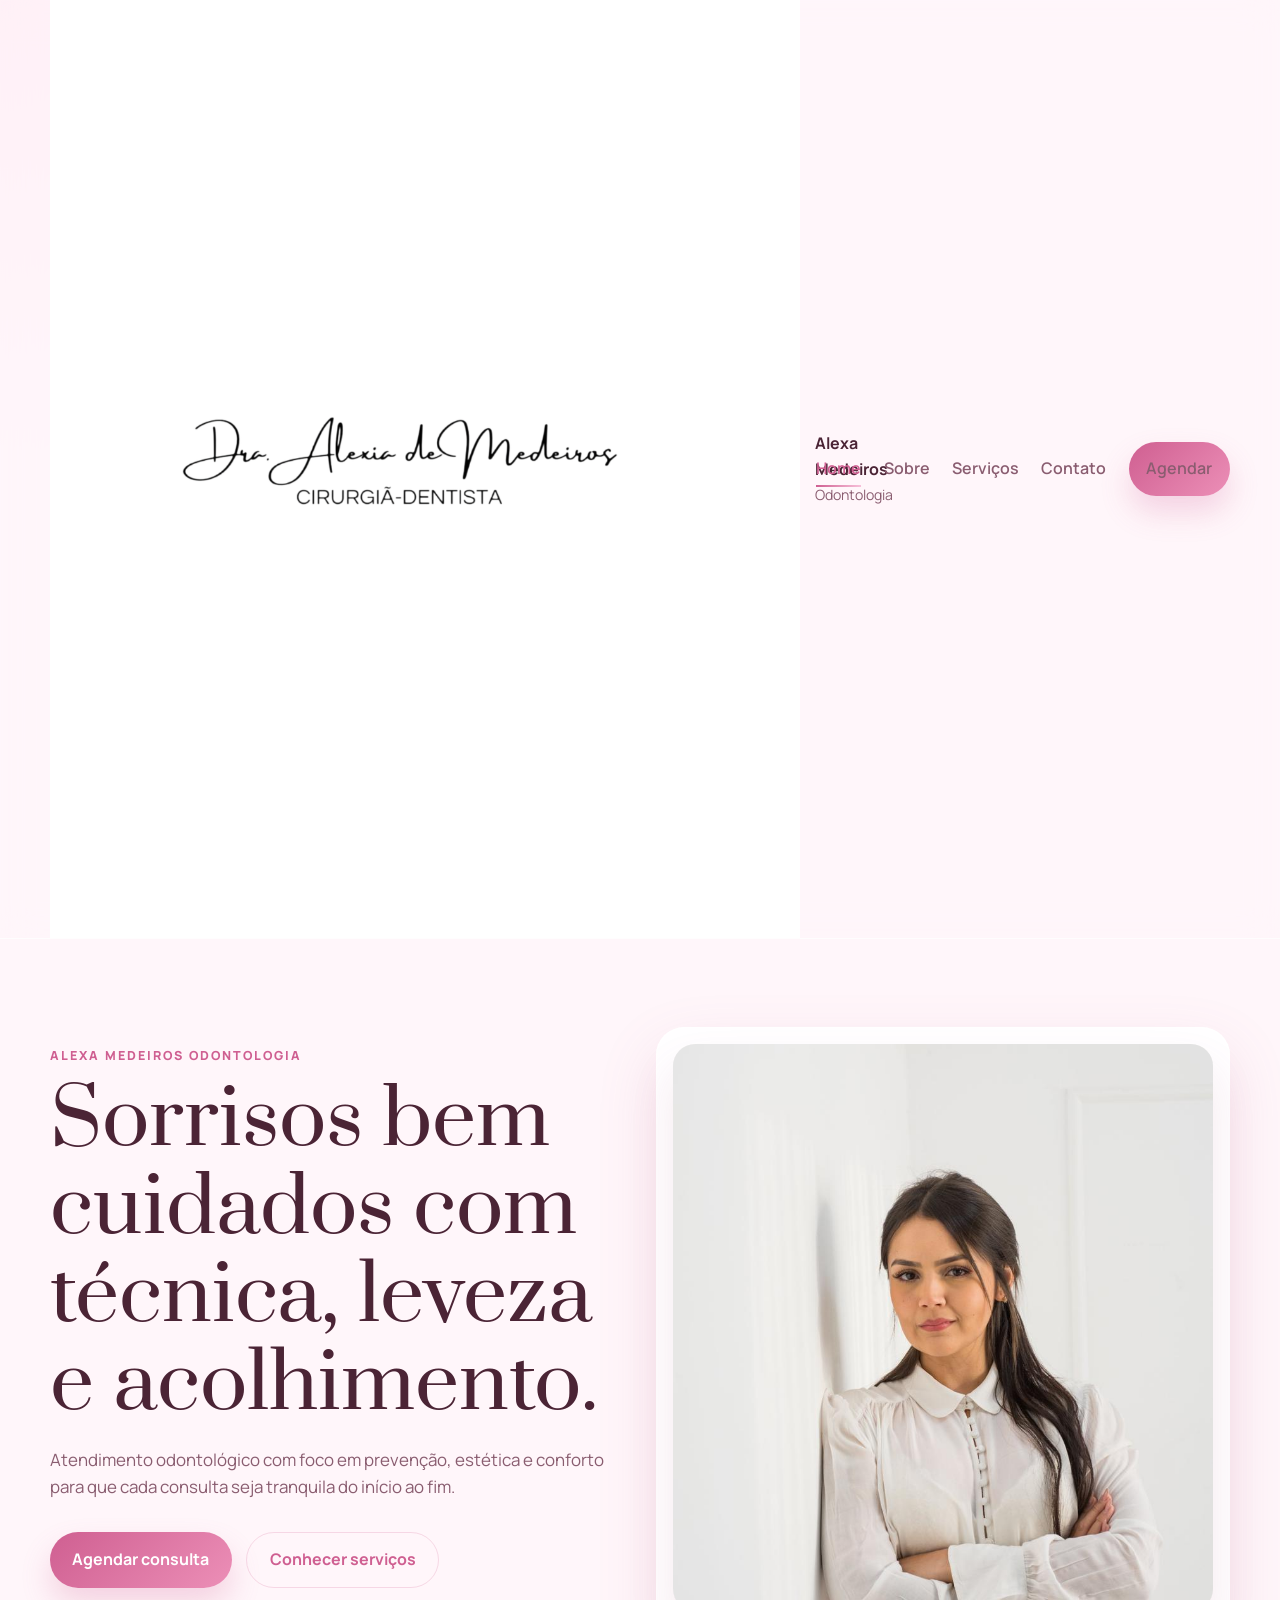
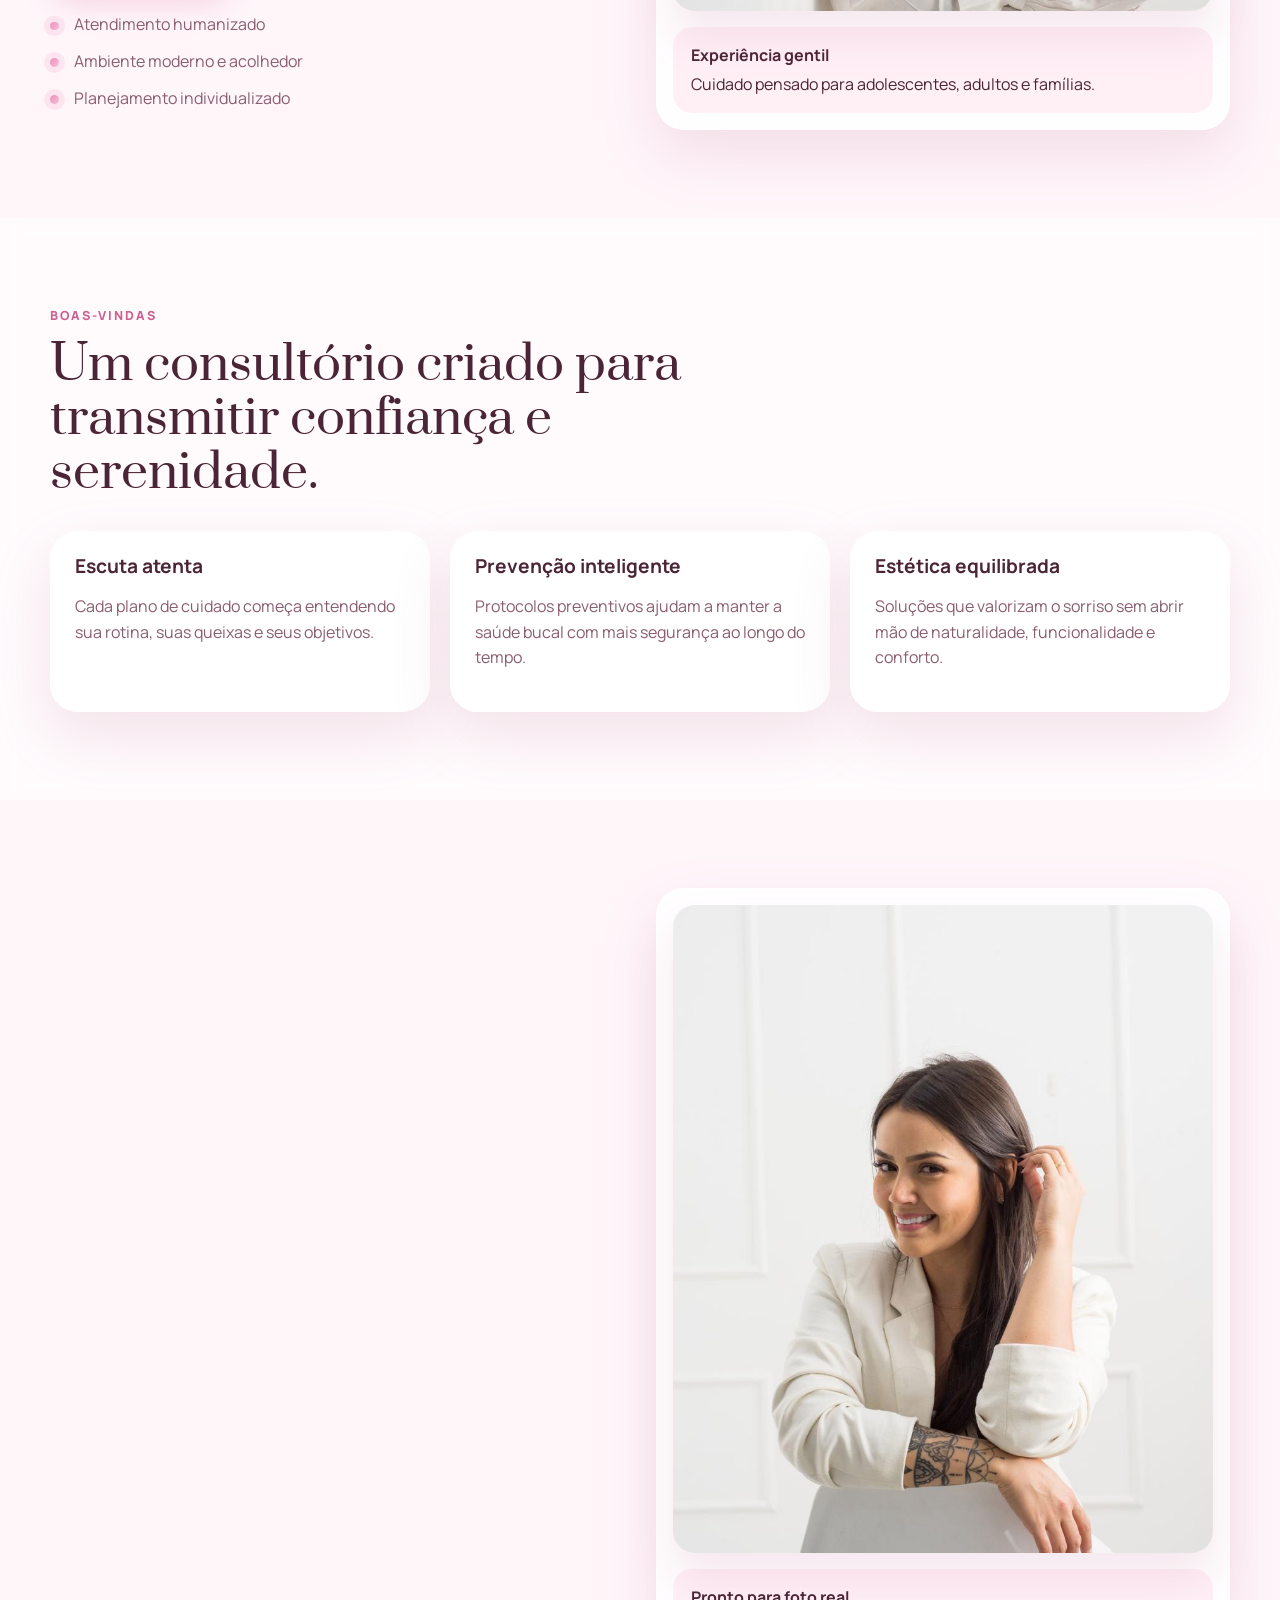
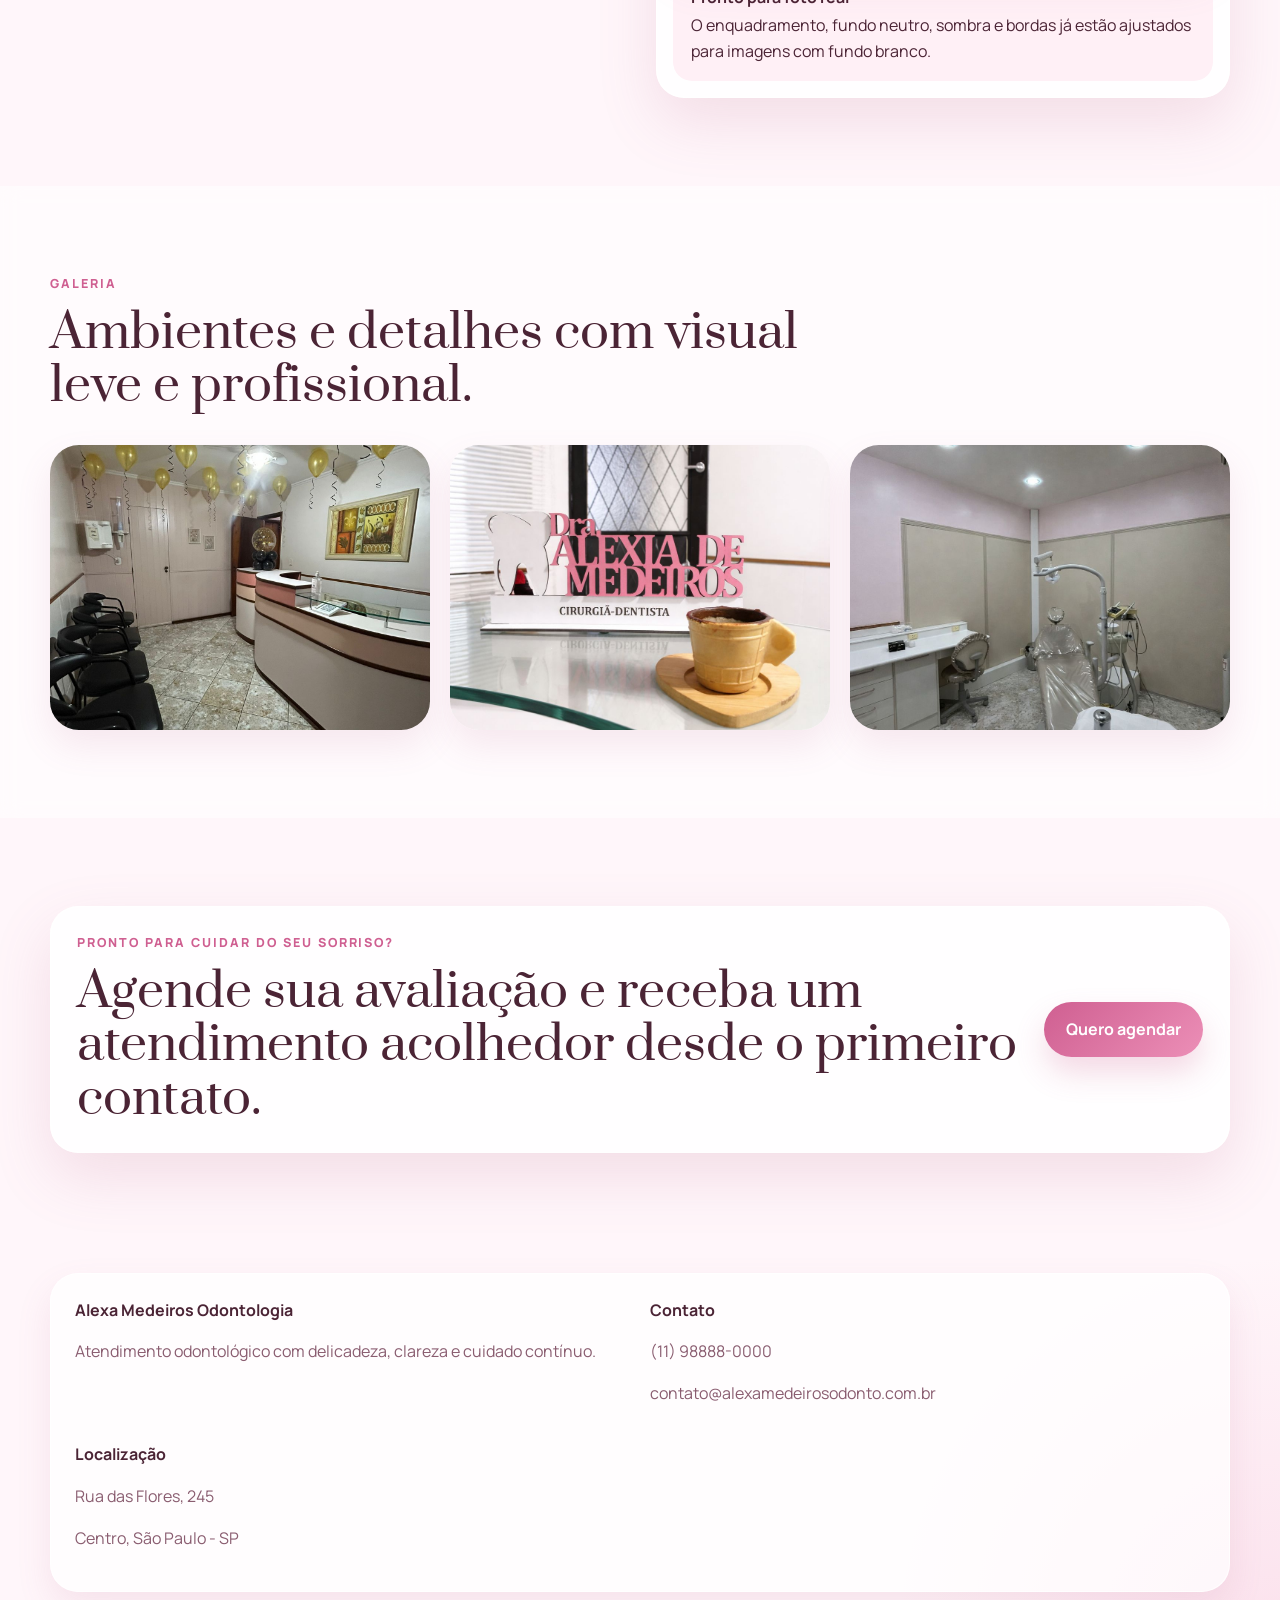
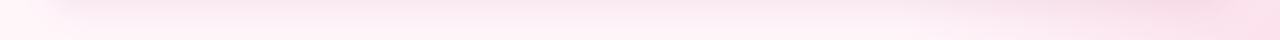
==== index.html @ 017f1059 "Update index.html" ====
﻿<!DOCTYPE html>
<html lang="pt-BR">
<head>
  <meta charset="UTF-8">
  <meta name="viewport" content="width=device-width, initial-scale=1.0">
  <meta name="description" content="Alexa Medeiros Odontologia com atendimento humanizado, estrutura acolhedora e soluções modernas para o seu sorriso.">
  <title>Alexa Medeiros Odontologia</title>
  <link rel="preconnect" href="https://fonts.googleapis.com">
  <link rel="preconnect" href="https://fonts.gstatic.com" crossorigin>
  <link href="https://fonts.googleapis.com/css2?family=Manrope:wght@400;500;600;700;800&family=Prata&display=swap" rel="stylesheet">
  <link rel="stylesheet" href="css/style.css">
</head>
<body data-page="home">
  <header class="site-header">
    <div class="container nav-shell">
      <a class="brand" href="index.html" aria-label="Alexa Medeiros Odontologia">
        <img src="images/logo.png" alt="Logo Alexa Medeiros" class="logo">
        <span class="brand-text">
          <strong>Alexa Medeiros</strong>
          <span>Odontologia</span>
        </span>
      </a>
      <button class="nav-toggle" type="button" aria-expanded="false" aria-controls="site-nav" aria-label="Abrir menu">
        <span></span>
        <span></span>
      </button>
      <nav class="site-nav" id="site-nav" aria-label="Principal">
        <a href="index.html" data-nav="home">Home</a>
        <a href="sobre.html" data-nav="sobre">Sobre</a>
        <a href="servicos.html" data-nav="servicos">Serviços</a>
        <a href="contato.html" data-nav="contato">Contato</a>
        <a href="agendamento.html" data-nav="agendamento" class="button button--nav">Agendar</a>
      </nav>
    </div>
  </header>

  <main>
    <section class="hero section">
      <div class="container hero-grid">
        <div class="hero-copy reveal">
          <p class="eyebrow">Alexa Medeiros Odontologia</p>
          <h1>Sorrisos bem cuidados com técnica, leveza e acolhimento.</h1>
          <p class="lead">Atendimento odontológico com foco em prevenção, estética e conforto para que cada consulta seja tranquila do início ao fim.</p>
          <div class="hero-actions">
            <a class="button" href="agendamento.html">Agendar consulta</a>
            <a class="button button--ghost" href="servicos.html">Conhecer serviços</a>
          </div>
          <ul class="hero-points">
            <li>Atendimento humanizado</li>
            <li>Ambiente moderno e acolhedor</li>
            <li>Planejamento individualizado</li>
          </ul>
        </div>
        <div class="hero-visual reveal reveal-delay">
          <div class="hero-card">
            <div class="image-frame image-frame--hero">
              <img src="images/alexiaparede.jpeg" alt="Ilustração representando atendimento odontológico acolhedor.">
            </div>
            <div class="hero-badge">
              <strong>Experiência gentil</strong>
              <span>Cuidado pensado para adolescentes, adultos e famílias.</span>
            </div>
          </div>
        </div>
      </div>
    </section>

    <section class="section section-soft">
      <div class="container">
        <div class="section-heading reveal">
          <p class="eyebrow">Boas-vindas</p>
          <h2>Um consultório criado para transmitir confiança e serenidade.</h2>
        </div>
        <div class="feature-grid">
          <article class="feature-card reveal">
            <h3>Escuta atenta</h3>
            <p>Cada plano de cuidado começa entendendo sua rotina, suas queixas e seus objetivos.</p>
          </article>
          <article class="feature-card reveal">
            <h3>Prevenção inteligente</h3>
            <p>Protocolos preventivos ajudam a manter a saúde bucal com mais segurança ao longo do tempo.</p>
          </article>
          <article class="feature-card reveal">
            <h3>Estética equilibrada</h3>
            <p>Soluções que valorizam o sorriso sem abrir mão de naturalidade, funcionalidade e conforto.</p>
          </article>
        </div>
      </div>
    </section>

    <section class="section">
      <div class="container split-layout">
        <div class="reveal">
          <p class="eyebrow">Sobre a profissional</p>
          <h2>Alexa Medeiros une atualização constante e cuidado próximo em cada atendimento.</h2>
          <p>A proposta da clínica é oferecer uma jornada clara, acolhedora e organizada, com linguagem acessível e foco no bem-estar do paciente em todas as etapas.</p>
          <a class="text-link" href="sobre.html">Ver biografia completa</a>
        </div>
        <div class="portrait-panel reveal reveal-delay">
          <div class="image-frame image-frame--portrait">
            <img src="images/dra.png" alt="Espaço reservado para foto profissional da dentista Alexa Medeiros.">
          </div>
          <div class="portrait-note">
            <strong>Pronto para foto real</strong>
            <span>O enquadramento, fundo neutro, sombra e bordas já estão ajustados para imagens com fundo branco.</span>
          </div>
        </div>
      </div>
    </section>

    <section class="section section-soft">
      <div class="container">
        <div class="section-heading reveal">
          <p class="eyebrow">Galeria</p>
          <h2>Ambientes e detalhes com visual leve e profissional.</h2>
        </div>
        <div class="gallery-grid">
          <figure class="gallery-card reveal"><img src="images/recepção.jpeg" alt="Visual ilustrativo de consultório odontológico clean."></figure>
          <figure class="gallery-card reveal"><img src="images/testee.jpeg" alt="Visual ilustrativo de atendimento odontológico humanizado."></figure>
          <figure class="gallery-card reveal"><img src="images/sala.jpeg" alt="Visual ilustrativo de equipamentos odontológicos modernos."></figure>
        </div>
      </div>
    </section>

    <section class="section">
      <div class="container cta-band reveal">
        <div>
          <p class="eyebrow">Pronto para cuidar do seu sorriso?</p>
          <h2>Agende sua avaliação e receba um atendimento acolhedor desde o primeiro contato.</h2>
        </div>
        <a class="button" href="agendamento.html">Quero agendar</a>
      </div>
    </section>
  </main>

  <footer class="site-footer">
    <div class="container footer-grid">
      <div>
        <strong>Alexa Medeiros Odontologia</strong>
        <p>Atendimento odontológico com delicadeza, clareza e cuidado contínuo.</p>
      </div>
      <div>
        <strong>Contato</strong>
        <p>(11) 98888-0000</p>
        <p>contato@alexamedeirosodonto.com.br</p>
      </div>
      <div>
        <strong>Localização</strong>
        <p>Rua das Flores, 245</p>
        <p>Centro, São Paulo - SP</p>
      </div>
    </div>
  </footer>

  <script src="js/site-config.js"></script>
  <script src="js/script.js"></script>
</body>
</html>
---- css/style.css ----
:root {
  --bg: #fff6fa;
  --surface: #ffffff;
  --surface-soft: #fff0f6;
  --text: #4b2435;
  --muted: #8a5d70;
  --line: rgba(75, 36, 53, 0.12);
  --primary: #ec8fb7;
  --primary-deep: #cf5f91;
  --accent: #f7c0d9;
  --shadow: 0 24px 60px rgba(181, 91, 132, 0.16);
  --shadow-soft: 0 16px 35px rgba(181, 91, 132, 0.12);
  --radius: 28px;
  --container: 1180px;
  --header-height: 92px;
}

* { box-sizing: border-box; }
html { scroll-behavior: smooth; }
body {
  margin: 0;
  min-width: 320px;
  font-family: "Manrope", sans-serif;
  color: var(--text);
  background:
    radial-gradient(circle at top left, rgba(247, 192, 217, 0.55), transparent 28rem),
    radial-gradient(circle at bottom right, rgba(236, 143, 183, 0.2), transparent 24rem),
    var(--bg);
  line-height: 1.6;
}
body::before {
  content: "";
  position: fixed;
  inset: 0;
  background-image: linear-gradient(rgba(255, 255, 255, 0.25) 1px, transparent 1px), linear-gradient(90deg, rgba(255, 255, 255, 0.25) 1px, transparent 1px);
  background-size: 42px 42px;
  opacity: 0.3;
  pointer-events: none;
  z-index: -1;
}
img { max-width: 100%; display: block; }
a { color: inherit; text-decoration: none; }
button, input, select, textarea { font: inherit; }
.container { width: min(calc(100% - 2rem), var(--container)); margin: 0 auto; }
.section { padding: 4.5rem 0; }
.section-soft { background: rgba(255, 255, 255, 0.56); backdrop-filter: blur(10px); }
.page-main { padding-top: var(--header-height); }
.site-header {
  position: sticky; top: 0; z-index: 20;
  background: rgba(255, 246, 250, 0.82); backdrop-filter: blur(18px);
  border-bottom: 1px solid rgba(255, 255, 255, 0.7);
}
.nav-shell { min-height: var(--header-height); display: flex; align-items: center; justify-content: space-between; gap: 1rem; }
.brand { display: inline-flex; align-items: center; gap: 0.9rem; min-width: 0; }
.brand-mark {
  width: 3rem; height: 3rem; display: grid; place-items: center; border-radius: 1.1rem;
  background: linear-gradient(145deg, var(--primary), var(--accent)); color: #fff; font-weight: 800; letter-spacing: 0.08em;
  box-shadow: var(--shadow-soft);
}
.brand-text { display: grid; gap: 0.1rem; font-size: 0.88rem; color: var(--muted); }
.brand-text strong { font-size: 1rem; color: var(--text); }
.site-nav {
  position: fixed; top: calc(var(--header-height) - 0.2rem); left: 1rem; right: 1rem; display: grid; gap: 0.75rem;
  padding: 1rem; border-radius: 1.4rem; background: rgba(255, 255, 255, 0.95); border: 1px solid rgba(255, 255, 255, 0.8);
  box-shadow: var(--shadow-soft); opacity: 0; transform: translateY(-10px); pointer-events: none;
  transition: opacity 0.25s ease, transform 0.25s ease;
}
.site-nav a { color: var(--muted); font-weight: 600; transition: color 0.25s ease, transform 0.25s ease; }
.site-nav a:hover, .site-nav a.active { color: var(--primary-deep); }
.site-nav a:not(.button--nav):hover { transform: translateX(4px); }
.site-nav.is-open { opacity: 1; transform: translateY(0); pointer-events: auto; }
.nav-toggle {
  width: 3rem; height: 3rem; display: inline-flex; flex-direction: column; justify-content: center; gap: 0.35rem;
  border: 0; border-radius: 1rem; background: var(--surface); box-shadow: var(--shadow-soft); cursor: pointer;
}
.nav-toggle span { width: 1.2rem; height: 2px; margin: 0 auto; background: var(--text); border-radius: 999px; transition: transform 0.25s ease, opacity 0.25s ease; }
.nav-toggle.is-open span:first-child { transform: translateY(3px) rotate(45deg); }
.nav-toggle.is-open span:last-child { transform: translateY(-4px) rotate(-45deg); }
.eyebrow { margin: 0 0 0.75rem; color: var(--primary-deep); text-transform: uppercase; letter-spacing: 0.16em; font-size: 0.78rem; font-weight: 800; }
h1, h2, h3 { margin: 0; line-height: 1.12; }
h1, h2 { font-family: "Prata", serif; font-weight: 400; }
h1 { font-size: clamp(2.4rem, 7vw, 4.9rem); }
h2 { font-size: clamp(1.9rem, 5vw, 3rem); }
h3 { font-size: 1.2rem; }
p, li { color: var(--muted); }
.lead { font-size: 1.06rem; max-width: 58ch; }
.hero { padding-top: calc(var(--header-height) + 2rem); }
.hero-grid, .split-layout, .contact-layout, .booking-layout, .page-hero__grid { display: grid; gap: 2rem; }
.hero-actions { display: flex; flex-wrap: wrap; gap: 0.9rem; margin: 2rem 0 1.5rem; }
.button {
  display: inline-flex; align-items: center; justify-content: center; gap: 0.5rem; min-height: 3.25rem; padding: 0.9rem 1.4rem;
  border: 0; border-radius: 999px; background: linear-gradient(135deg, var(--primary-deep), var(--primary)); color: #fff;
  font-weight: 700; box-shadow: 0 16px 30px rgba(207, 95, 145, 0.24); cursor: pointer;
  transition: transform 0.25s ease, box-shadow 0.25s ease, filter 0.25s ease;
}
.button:hover { transform: translateY(-2px); box-shadow: 0 18px 34px rgba(207, 95, 145, 0.3); filter: saturate(1.06); }
.button:disabled { opacity: 0.7; cursor: wait; transform: none; }
.button--ghost { background: transparent; color: var(--primary-deep); border: 1px solid rgba(207, 95, 145, 0.2); box-shadow: none; }
.button--nav { min-height: 2.75rem; padding-inline: 1.1rem; }
.button--whatsapp { width: 100%; }
.hero-points, .check-list { padding: 0; margin: 0; list-style: none; display: grid; gap: 0.7rem; }
.hero-points li, .check-list li { position: relative; padding-left: 1.5rem; }
.hero-points li::before, .check-list li::before {
  content: ""; position: absolute; left: 0; top: 0.58rem; width: 0.55rem; height: 0.55rem; border-radius: 999px;
  background: linear-gradient(135deg, var(--primary), var(--accent)); box-shadow: 0 0 0 6px rgba(236, 143, 183, 0.16);
}
.hero-card, .portrait-panel, .form-card, .feature-card, .service-card, .info-card, .timeline-card, .cta-band {
  background: rgba(255, 255, 255, 0.9); border: 1px solid rgba(255, 255, 255, 0.85); border-radius: var(--radius); box-shadow: var(--shadow);
}
.hero-card, .portrait-panel { padding: 1rem; }
.image-frame {
  position: relative; overflow: hidden; border-radius: 22px;
  background: radial-gradient(circle at top, rgba(255, 255, 255, 0.95), rgba(247, 221, 232, 0.9)), #fdf2f7;
  box-shadow: inset 0 0 0 1px rgba(255, 255, 255, 0.9), 0 26px 44px rgba(181, 91, 132, 0.14);
}
.image-frame img { width: 100%; height: 100%; object-fit: cover; }
.image-frame--hero { aspect-ratio: 4 / 4.2; }
.image-frame--portrait { aspect-ratio: 4 / 4.8; }
.image-frame--large { max-width: 28rem; margin-inline: auto; }
.hero-badge, .portrait-note { margin-top: 1rem; padding: 1rem 1.1rem; border-radius: 1.2rem; background: var(--surface-soft); }
.hero-badge strong, .portrait-note strong, .contact-item strong, .footer-grid strong { display: block; margin-bottom: 0.2rem; color: var(--text); }
.section-heading { max-width: 48rem; margin-bottom: 2rem; }
.feature-grid, .services-grid, .gallery-grid, .info-columns, .timeline-grid, .footer-grid { display: grid; gap: 1.25rem; }
.feature-card, .service-card, .info-card, .timeline-card { padding: 1.5rem; transition: transform 0.28s ease, box-shadow 0.28s ease; }
.feature-card:hover, .service-card:hover, .timeline-card:hover, .gallery-card:hover { transform: translateY(-6px); box-shadow: 0 24px 45px rgba(181, 91, 132, 0.16); }
.service-card { min-height: 14.5rem; }
.text-link { display: inline-flex; margin-top: 1.2rem; color: var(--primary-deep); font-weight: 700; }
.gallery-grid { grid-template-columns: 1fr; }
.gallery-grid--dense { gap: 1rem; }
.gallery-card { overflow: hidden; margin: 0; border-radius: 1.8rem; box-shadow: var(--shadow-soft); transition: transform 0.32s ease, box-shadow 0.32s ease; }
.gallery-card img { width: 100%; aspect-ratio: 4 / 3; object-fit: cover; transition: transform 0.5s ease; }
.gallery-card:hover img { transform: scale(1.06); }
.cta-band { padding: 1.6rem; display: grid; gap: 1.2rem; align-items: center; }
.contact-list { display: grid; gap: 1rem; margin-top: 2rem; }
.contact-item { padding: 1rem 1.2rem; background: rgba(255, 255, 255, 0.72); border: 1px solid rgba(255, 255, 255, 0.82); border-radius: 1.2rem; }
.site-form { display: grid; gap: 1rem; }
.site-form label { display: grid; gap: 0.45rem; color: var(--text); font-weight: 700; }
.site-form input, .site-form select, .site-form textarea {
  width: 100%; padding: 0.95rem 1rem; border-radius: 1rem; border: 1px solid var(--line); background: rgba(255, 246, 250, 0.9);
  color: var(--text); outline: 0; transition: border-color 0.2s ease, box-shadow 0.2s ease, background 0.2s ease;
}
.site-form input:focus, .site-form select:focus, .site-form textarea:focus { border-color: var(--primary); box-shadow: 0 0 0 4px rgba(236, 143, 183, 0.16); background: #fff; }
.site-form textarea { resize: vertical; min-height: 7.5rem; }
.form-card { padding: 1.4rem; }
.form-feedback { min-height: 1.6rem; margin: 0; font-weight: 700; }
.form-feedback.is-success { color: #9e2f62; }
.form-feedback.is-error { color: #af4c4c; }
.timeline-card span {
  display: inline-grid; place-items: center; width: 2.5rem; height: 2.5rem; margin-bottom: 1rem; border-radius: 0.9rem;
  background: var(--surface-soft); color: var(--primary-deep); font-weight: 800;
}
.site-footer { padding: 2rem 0 3rem; }
.footer-grid { padding: 1.5rem; background: rgba(255, 255, 255, 0.72); border: 1px solid rgba(255, 255, 255, 0.75); border-radius: var(--radius); box-shadow: var(--shadow-soft); }
.reveal { opacity: 0; transform: translateY(28px); transition: opacity 0.7s ease, transform 0.7s ease; }
.reveal-delay { transition-delay: 0.12s; }
.reveal.is-visible { opacity: 1; transform: translateY(0); }
@media (min-width: 720px) {
  .feature-grid, .services-grid, .timeline-grid, .footer-grid { grid-template-columns: repeat(2, minmax(0, 1fr)); }
  .gallery-grid { grid-template-columns: repeat(2, minmax(0, 1fr)); }
  .cta-band { grid-template-columns: 1.8fr auto; }
  .info-columns { grid-template-columns: repeat(2, minmax(0, 1fr)); }
}
@media (min-width: 960px) {
  .section { padding: 5.5rem 0; }
  .nav-toggle { display: none; }
  .site-nav {
    position: static; display: flex; align-items: center; gap: 1.4rem; padding: 0; border: 0; box-shadow: none;
    background: transparent; opacity: 1; transform: none; pointer-events: auto;
  }
  .site-nav a:not(.button--nav) { position: relative; }
  .site-nav a:not(.button--nav)::after {
    content: ""; position: absolute; left: 0; bottom: -0.35rem; width: 100%; height: 2px; transform: scaleX(0); transform-origin: left;
    background: linear-gradient(90deg, var(--primary-deep), var(--accent)); transition: transform 0.25s ease;
  }
  .site-nav a:not(.button--nav):hover::after, .site-nav a.active:not(.button--nav)::after { transform: scaleX(1); }
  .hero-grid, .split-layout, .contact-layout, .booking-layout, .page-hero__grid { grid-template-columns: repeat(2, minmax(0, 1fr)); align-items: center; }
  .feature-grid { grid-template-columns: repeat(3, minmax(0, 1fr)); }
  .services-grid { grid-template-columns: repeat(3, minmax(0, 1fr)); }
  .gallery-grid { grid-template-columns: repeat(3, minmax(0, 1fr)); }
  .gallery-grid--dense { grid-template-columns: repeat(4, minmax(0, 1fr)); }
}
@media (prefers-reduced-motion: reduce) {
  html { scroll-behavior: auto; }
  *, *::before, *::after { animation: none !important; transition: none !important; }
  .reveal { opacity: 1; transform: none; }
}
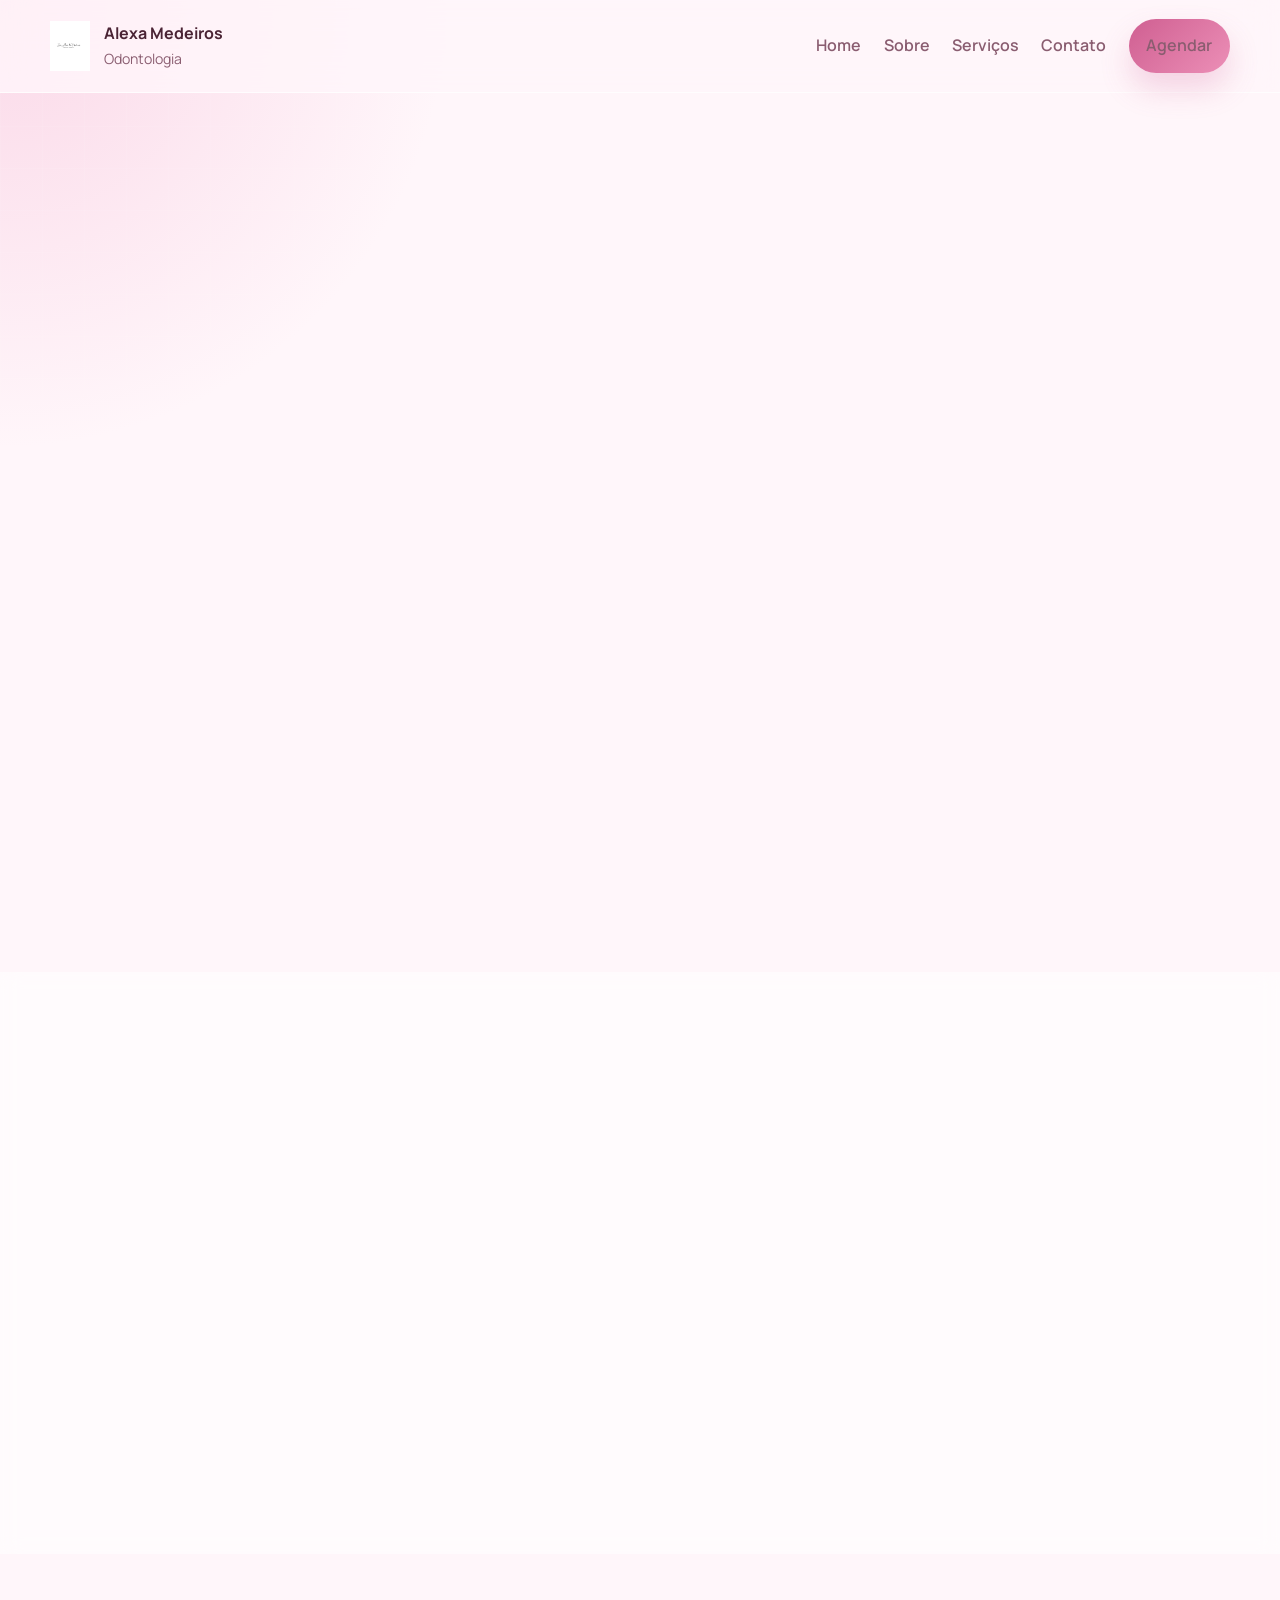
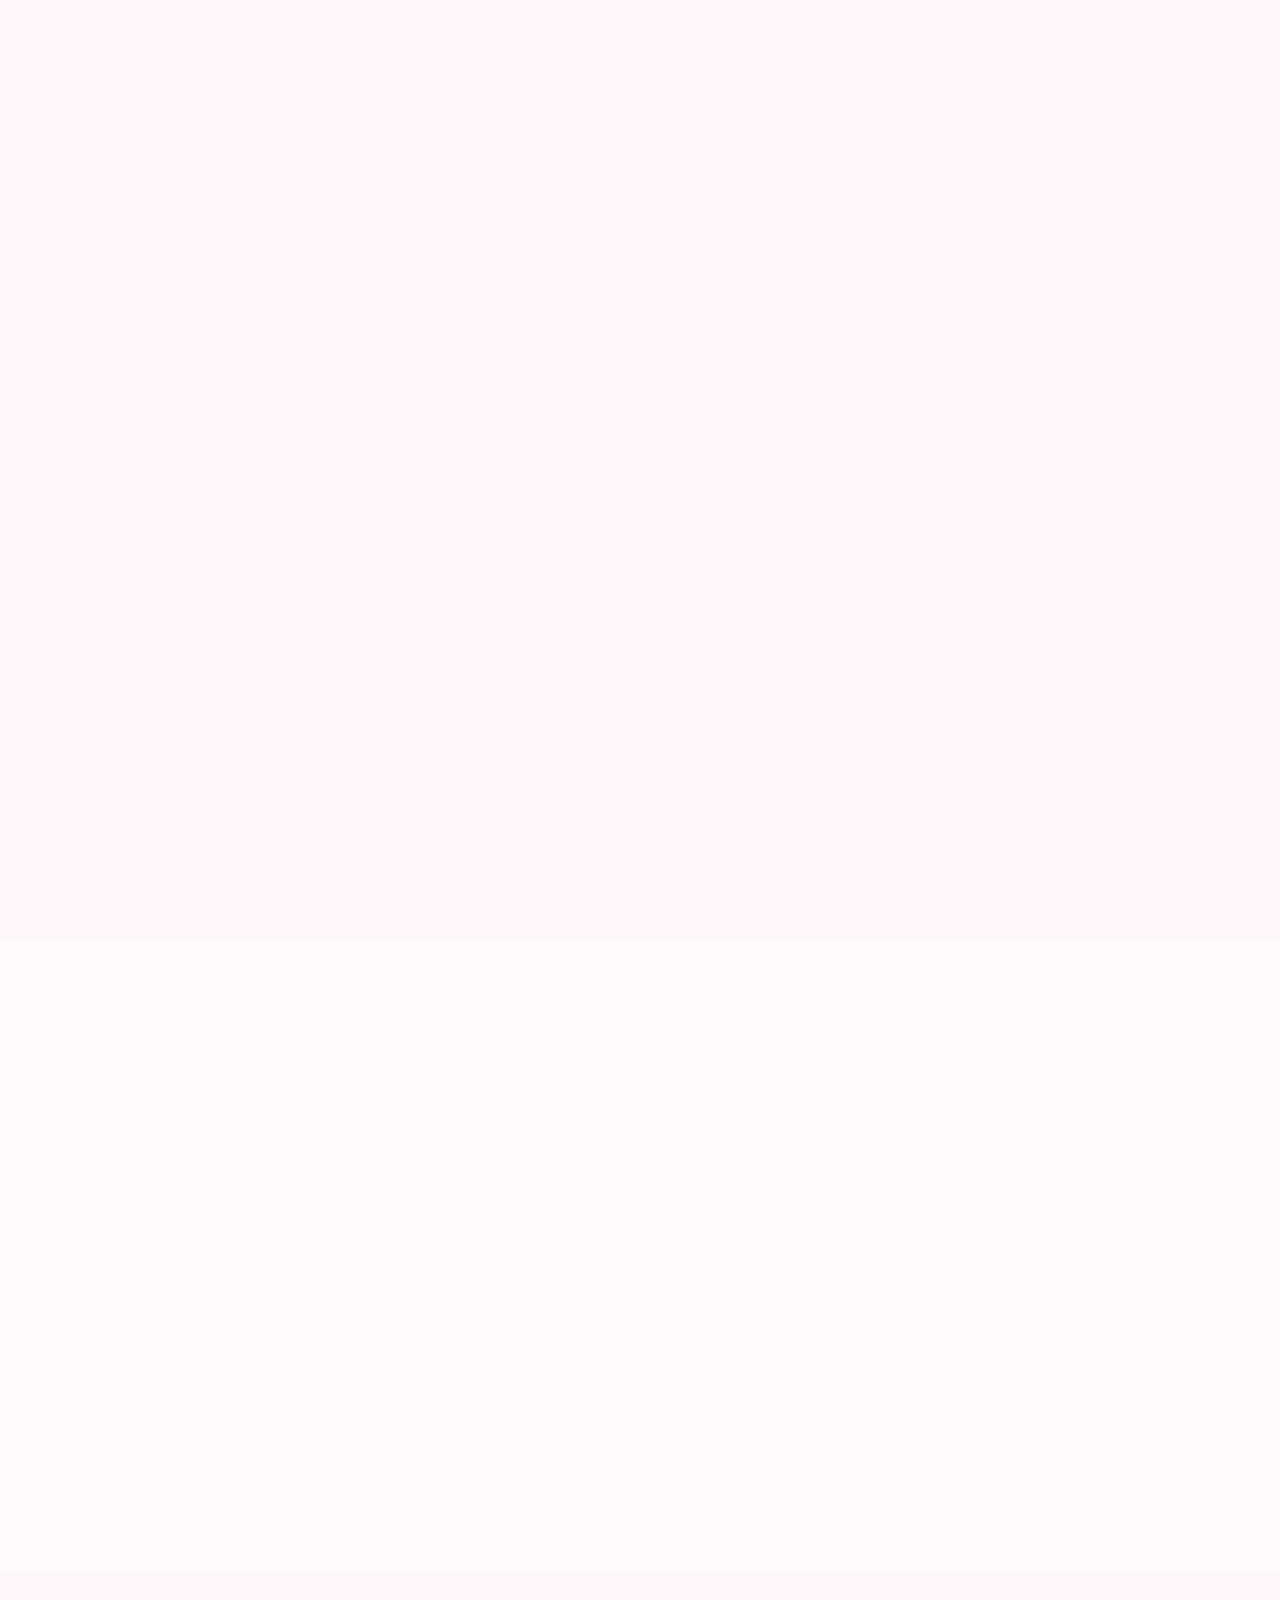
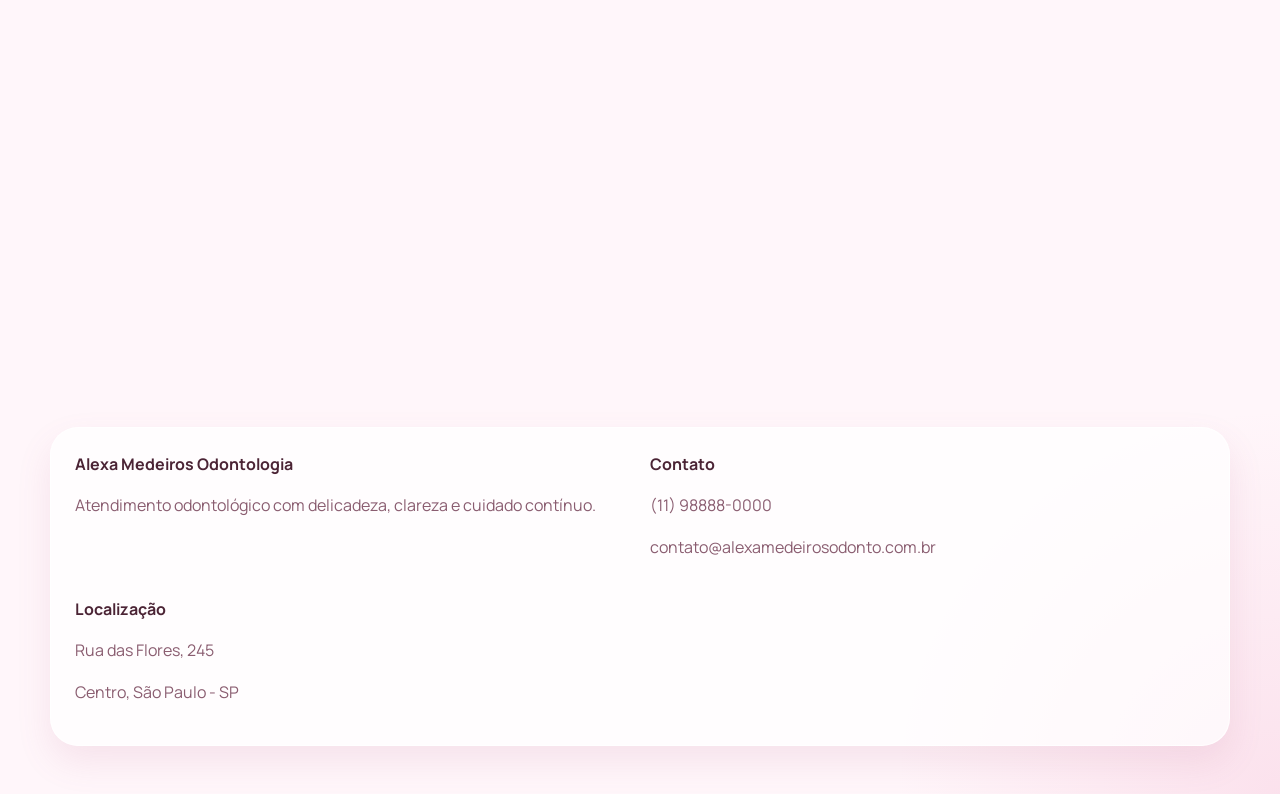
==== commit e176ebd7: "Update index.html" ====
--- a/index.html
+++ b/index.html
@@ -153,6 +153,6 @@
   </footer>
 
   <script src="js/site-config.js"></script>
-  <script src="js/script.js"></script>
+  <script src="js/site-config.js"></script>
 </body>
 </html>
--- a/css/style.css
+++ b/css/style.css
@@ -184,4 +184,12 @@
   *, *::before, *::after { animation: none !important; transition: none !important; }
   .reveal { opacity: 1; transform: none; }
 }
+.logo {
+  height: 50px;
+  width: auto;
+}
 
+.brand {
+  display: flex;
+  align-items: center;
+}
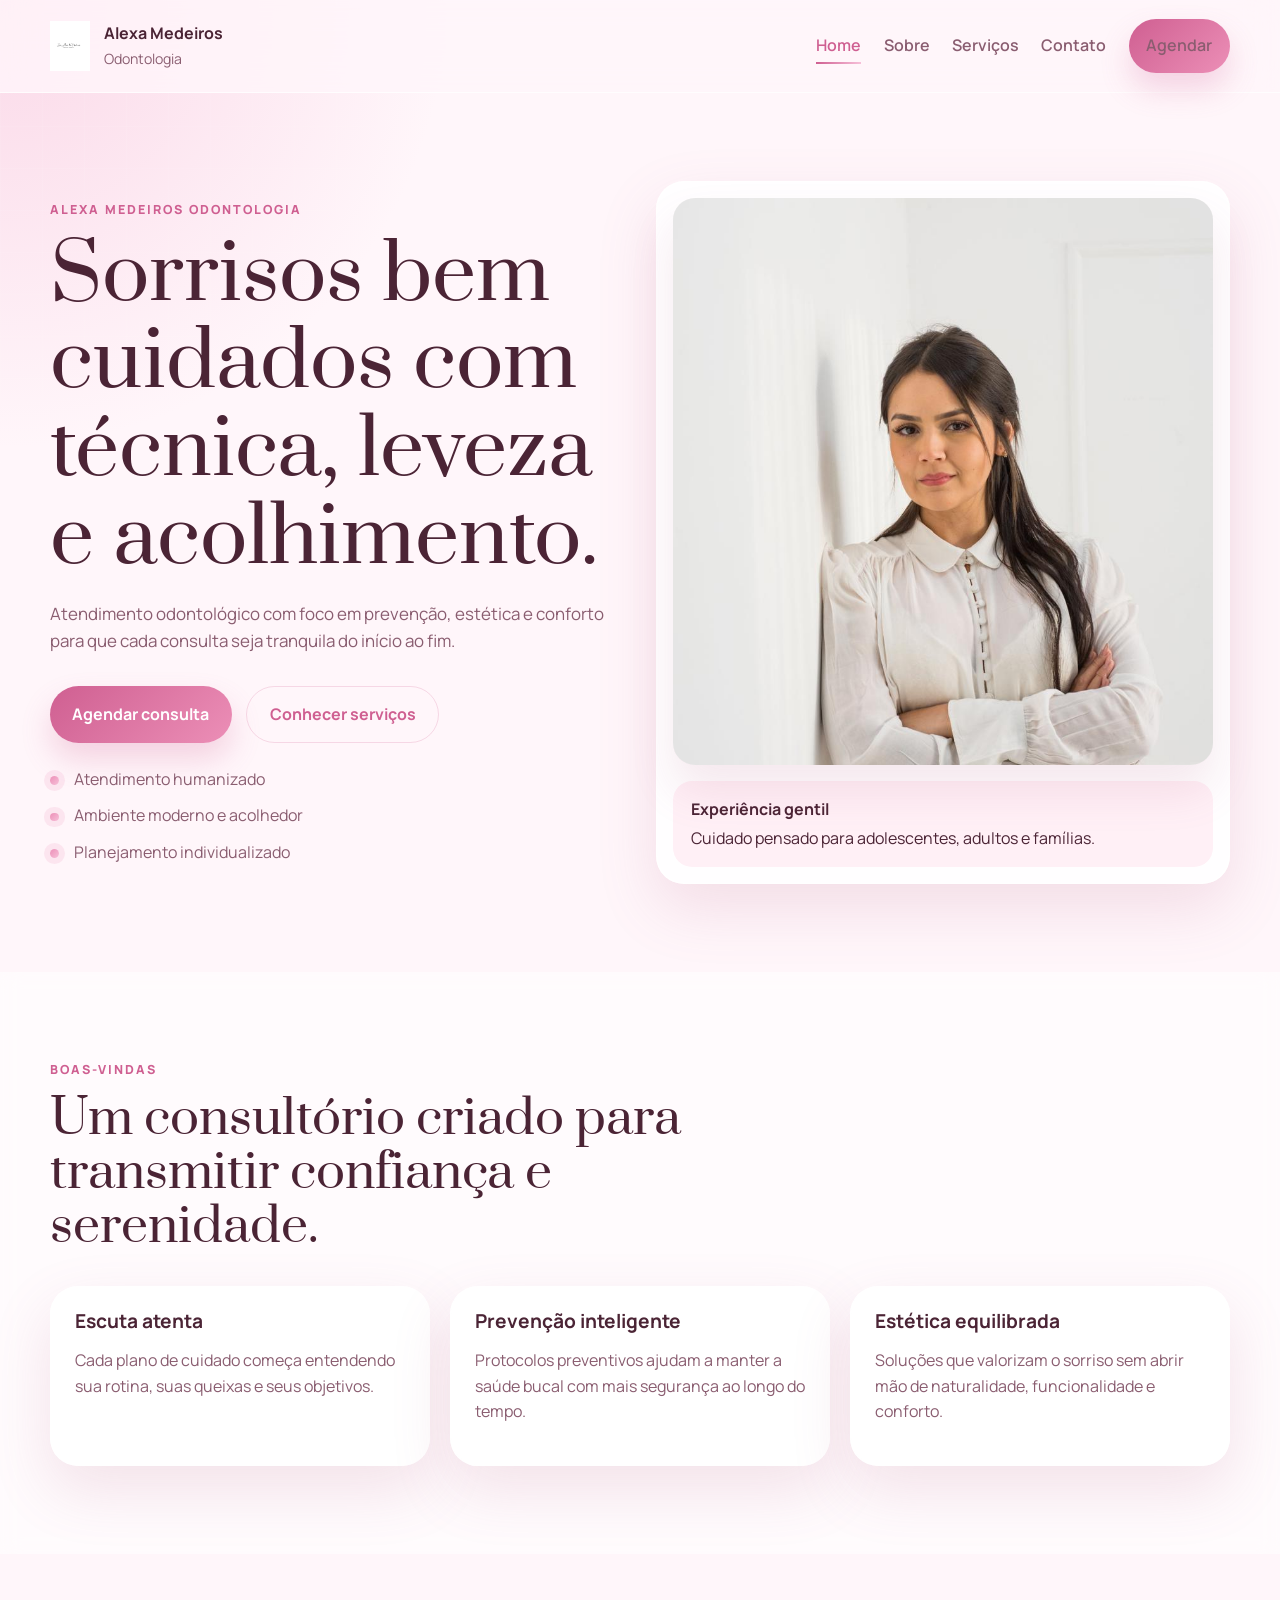
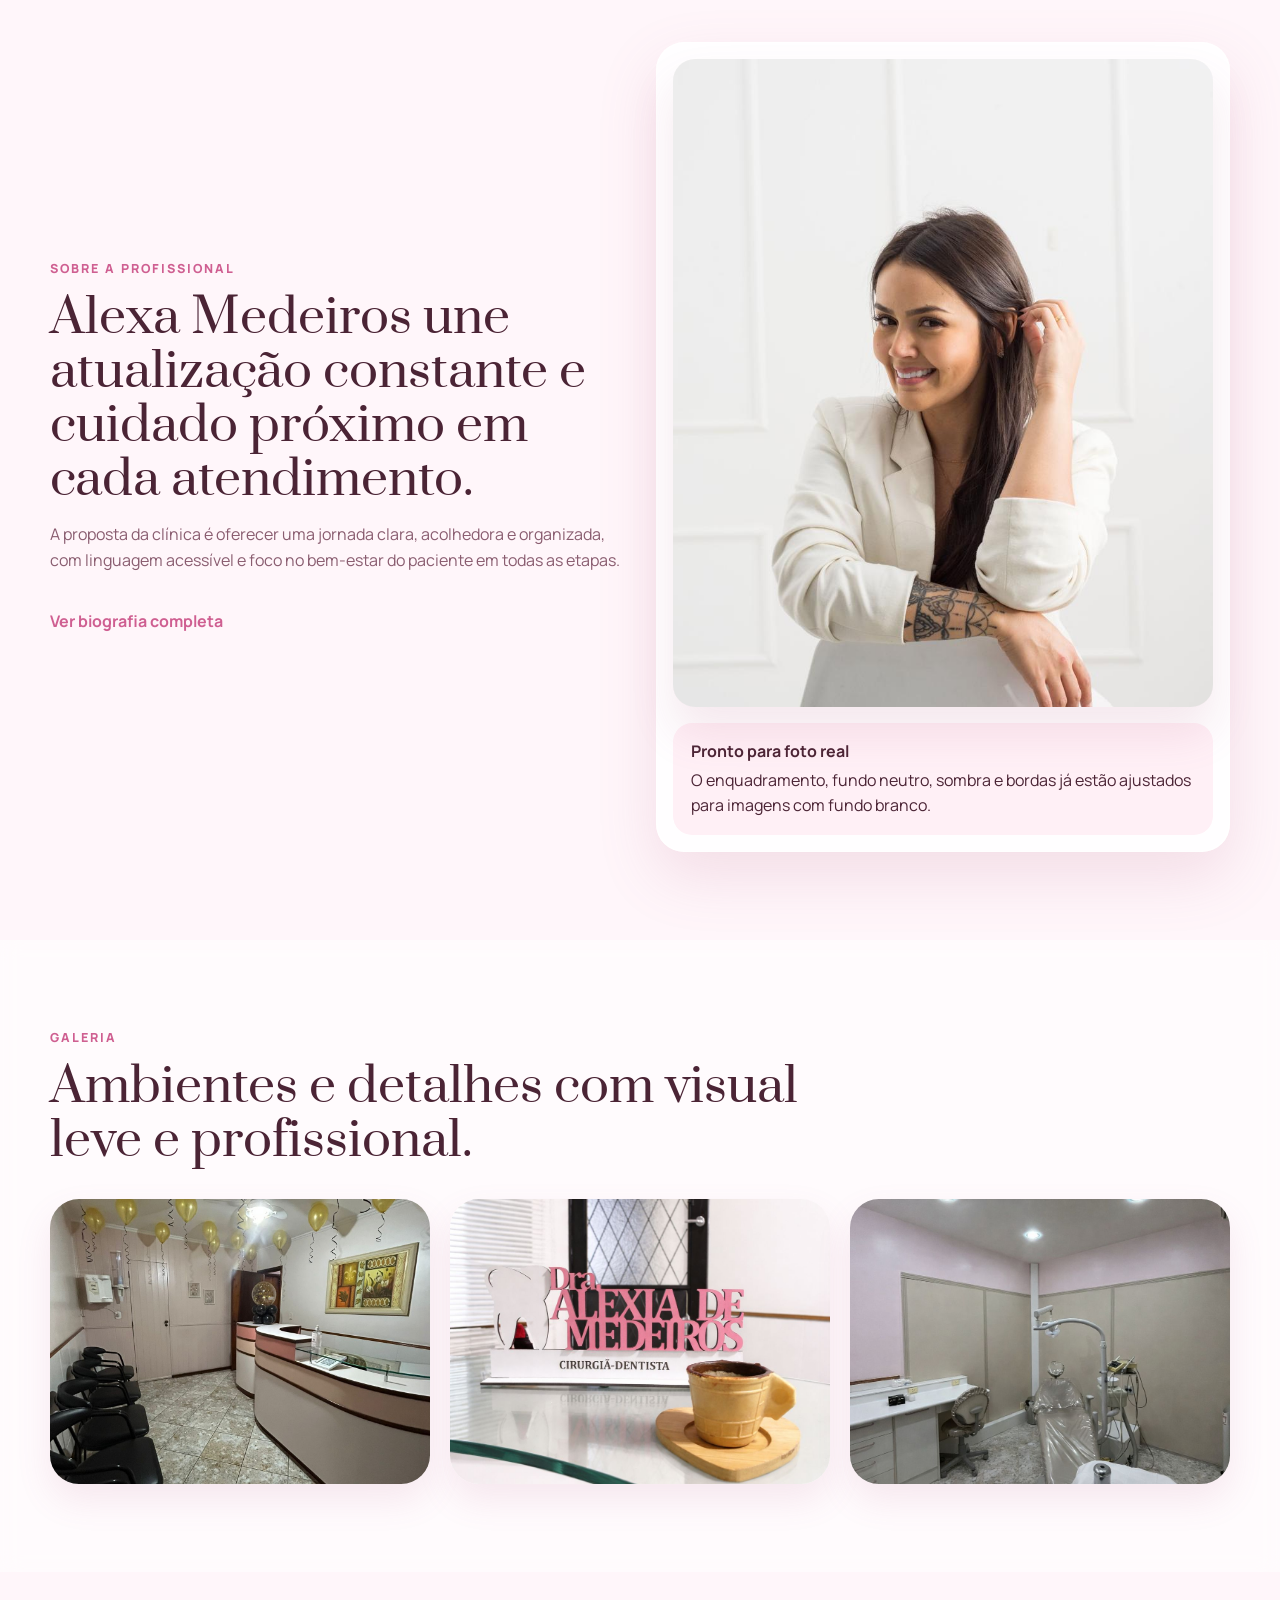
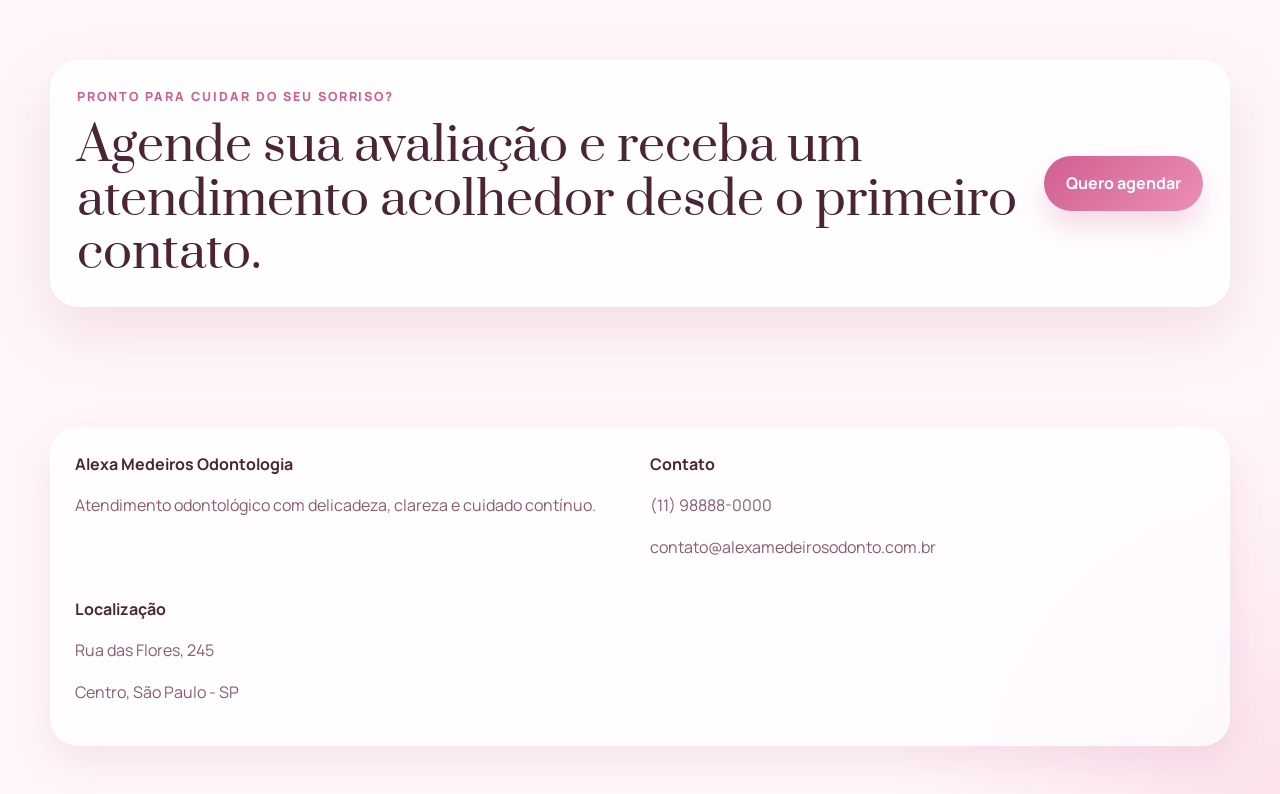
==== commit 81bfee9f: "Update index.html" ====
--- a/index.html
+++ b/index.html
@@ -151,8 +151,7 @@
       </div>
     </div>
   </footer>
-
-  <script src="js/site-config.js"></script>
-  <script src="js/site-config.js"></script>
+<script src="js/site-config.js"></script>
+<script src="js/script.js"></script>
 </body>
 </html>
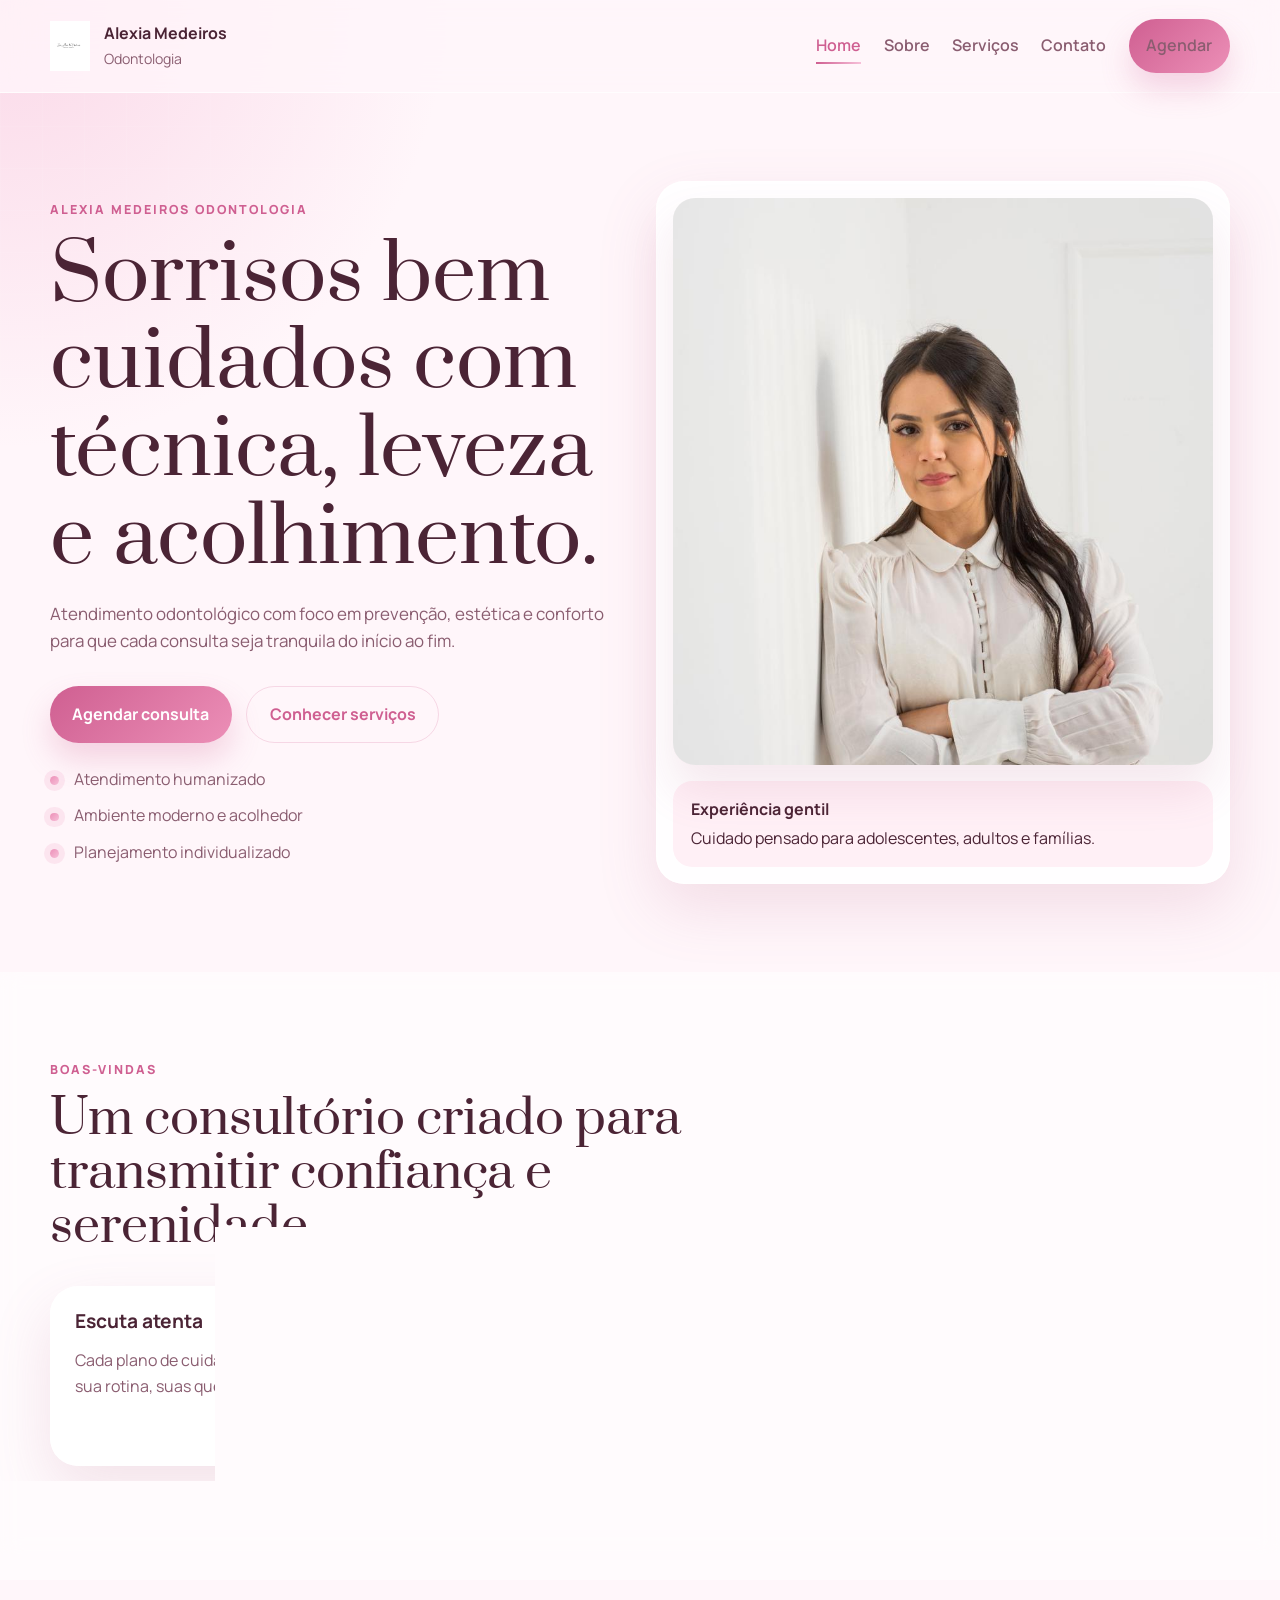
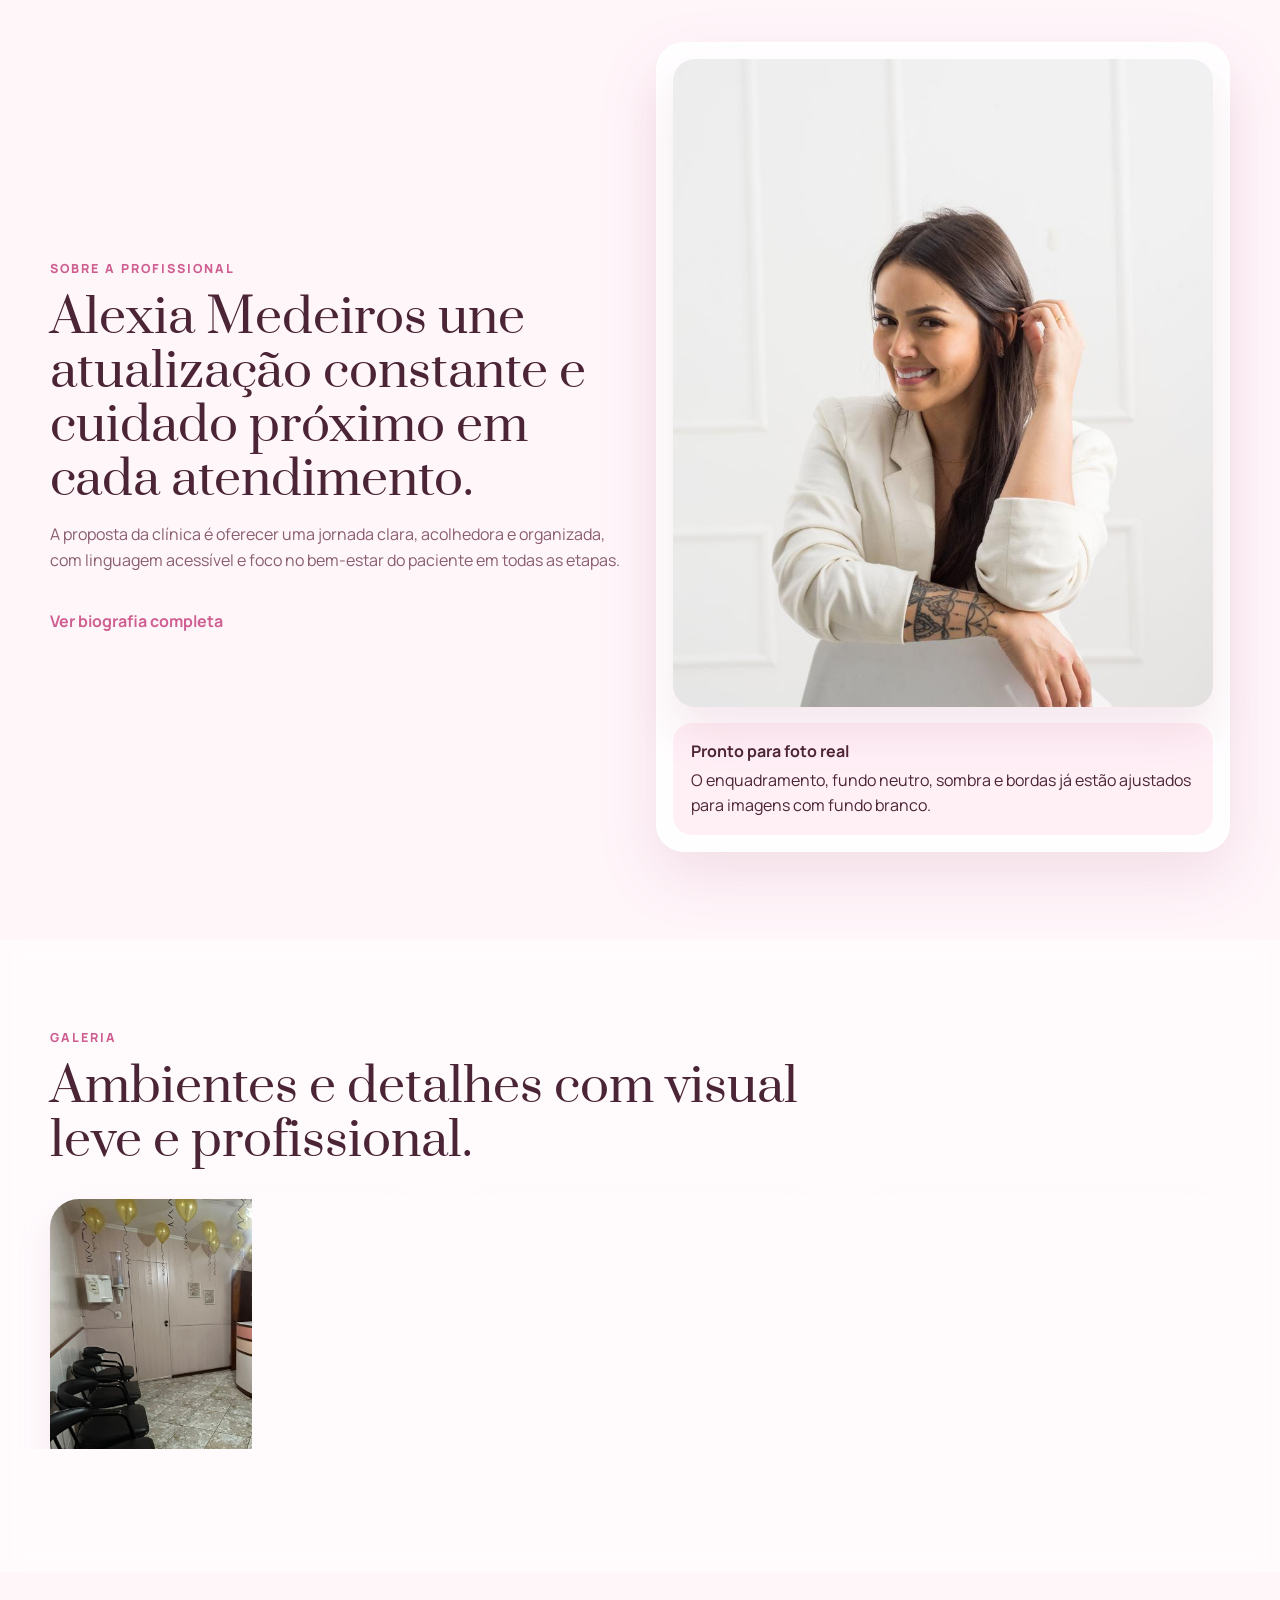
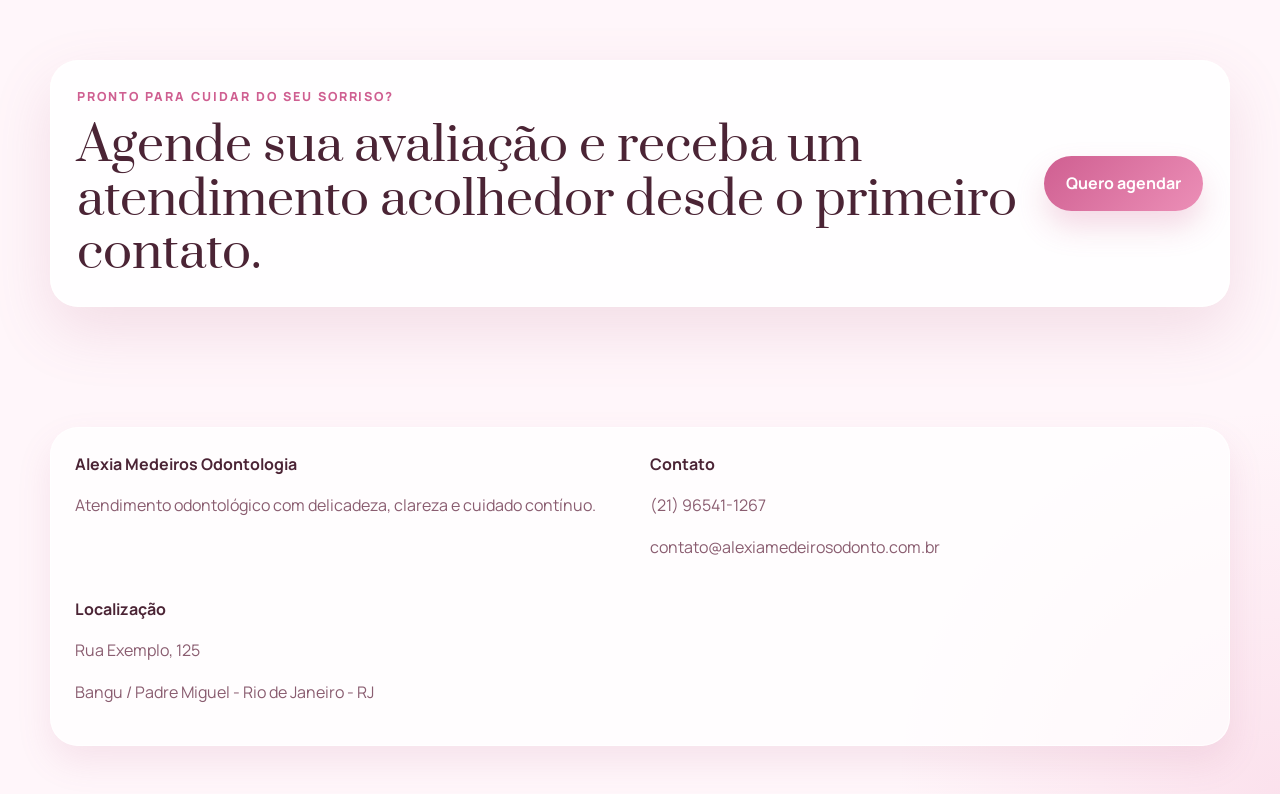
==== commit 2e9ec357: "Update index.html" ====
--- a/index.html
+++ b/index.html
@@ -3,8 +3,8 @@
 <head>
   <meta charset="UTF-8">
   <meta name="viewport" content="width=device-width, initial-scale=1.0">
-  <meta name="description" content="Alexa Medeiros Odontologia com atendimento humanizado, estrutura acolhedora e soluções modernas para o seu sorriso.">
-  <title>Alexa Medeiros Odontologia</title>
+  <meta name="description" content="Alexia Medeiros Odontologia com atendimento humanizado, estrutura acolhedora e soluções modernas para o seu sorriso.">
+  <title>Alexia Medeiros Odontologia</title>
   <link rel="preconnect" href="https://fonts.googleapis.com">
   <link rel="preconnect" href="https://fonts.gstatic.com" crossorigin>
   <link href="https://fonts.googleapis.com/css2?family=Manrope:wght@400;500;600;700;800&family=Prata&display=swap" rel="stylesheet">
@@ -13,10 +13,10 @@
 <body data-page="home">
   <header class="site-header">
     <div class="container nav-shell">
-      <a class="brand" href="index.html" aria-label="Alexa Medeiros Odontologia">
-        <img src="images/logo.png" alt="Logo Alexa Medeiros" class="logo">
+      <a class="brand" href="index.html" aria-label="Alexia Medeiros Odontologia">
+        <img src="images/logo.png" alt="Logo Alexia Medeiros" class="logo">
         <span class="brand-text">
-          <strong>Alexa Medeiros</strong>
+          <strong>Alexia Medeiros</strong>
           <span>Odontologia</span>
         </span>
       </a>
@@ -38,7 +38,7 @@
     <section class="hero section">
       <div class="container hero-grid">
         <div class="hero-copy reveal">
-          <p class="eyebrow">Alexa Medeiros Odontologia</p>
+          <p class="eyebrow">Alexia Medeiros Odontologia</p>
           <h1>Sorrisos bem cuidados com técnica, leveza e acolhimento.</h1>
           <p class="lead">Atendimento odontológico com foco em prevenção, estética e conforto para que cada consulta seja tranquila do início ao fim.</p>
           <div class="hero-actions">
@@ -92,7 +92,7 @@
       <div class="container split-layout">
         <div class="reveal">
           <p class="eyebrow">Sobre a profissional</p>
-          <h2>Alexa Medeiros une atualização constante e cuidado próximo em cada atendimento.</h2>
+          <h2>Alexia Medeiros une atualização constante e cuidado próximo em cada atendimento.</h2>
           <p>A proposta da clínica é oferecer uma jornada clara, acolhedora e organizada, com linguagem acessível e foco no bem-estar do paciente em todas as etapas.</p>
           <a class="text-link" href="sobre.html">Ver biografia completa</a>
         </div>
@@ -136,18 +136,18 @@
   <footer class="site-footer">
     <div class="container footer-grid">
       <div>
-        <strong>Alexa Medeiros Odontologia</strong>
+        <strong>Alexia Medeiros Odontologia</strong>
         <p>Atendimento odontológico com delicadeza, clareza e cuidado contínuo.</p>
       </div>
       <div>
         <strong>Contato</strong>
-        <p>(11) 98888-0000</p>
-        <p>contato@alexamedeirosodonto.com.br</p>
+        <p>(21) 96541-1267</p>
+        <p>contato@alexiamedeirosodonto.com.br</p>
       </div>
       <div>
         <strong>Localização</strong>
-        <p>Rua das Flores, 245</p>
-        <p>Centro, São Paulo - SP</p>
+        <p>Rua Exemplo, 125</p>
+        <p>Bangu / Padre Miguel - Rio de Janeiro - RJ</p>
       </div>
     </div>
   </footer>
